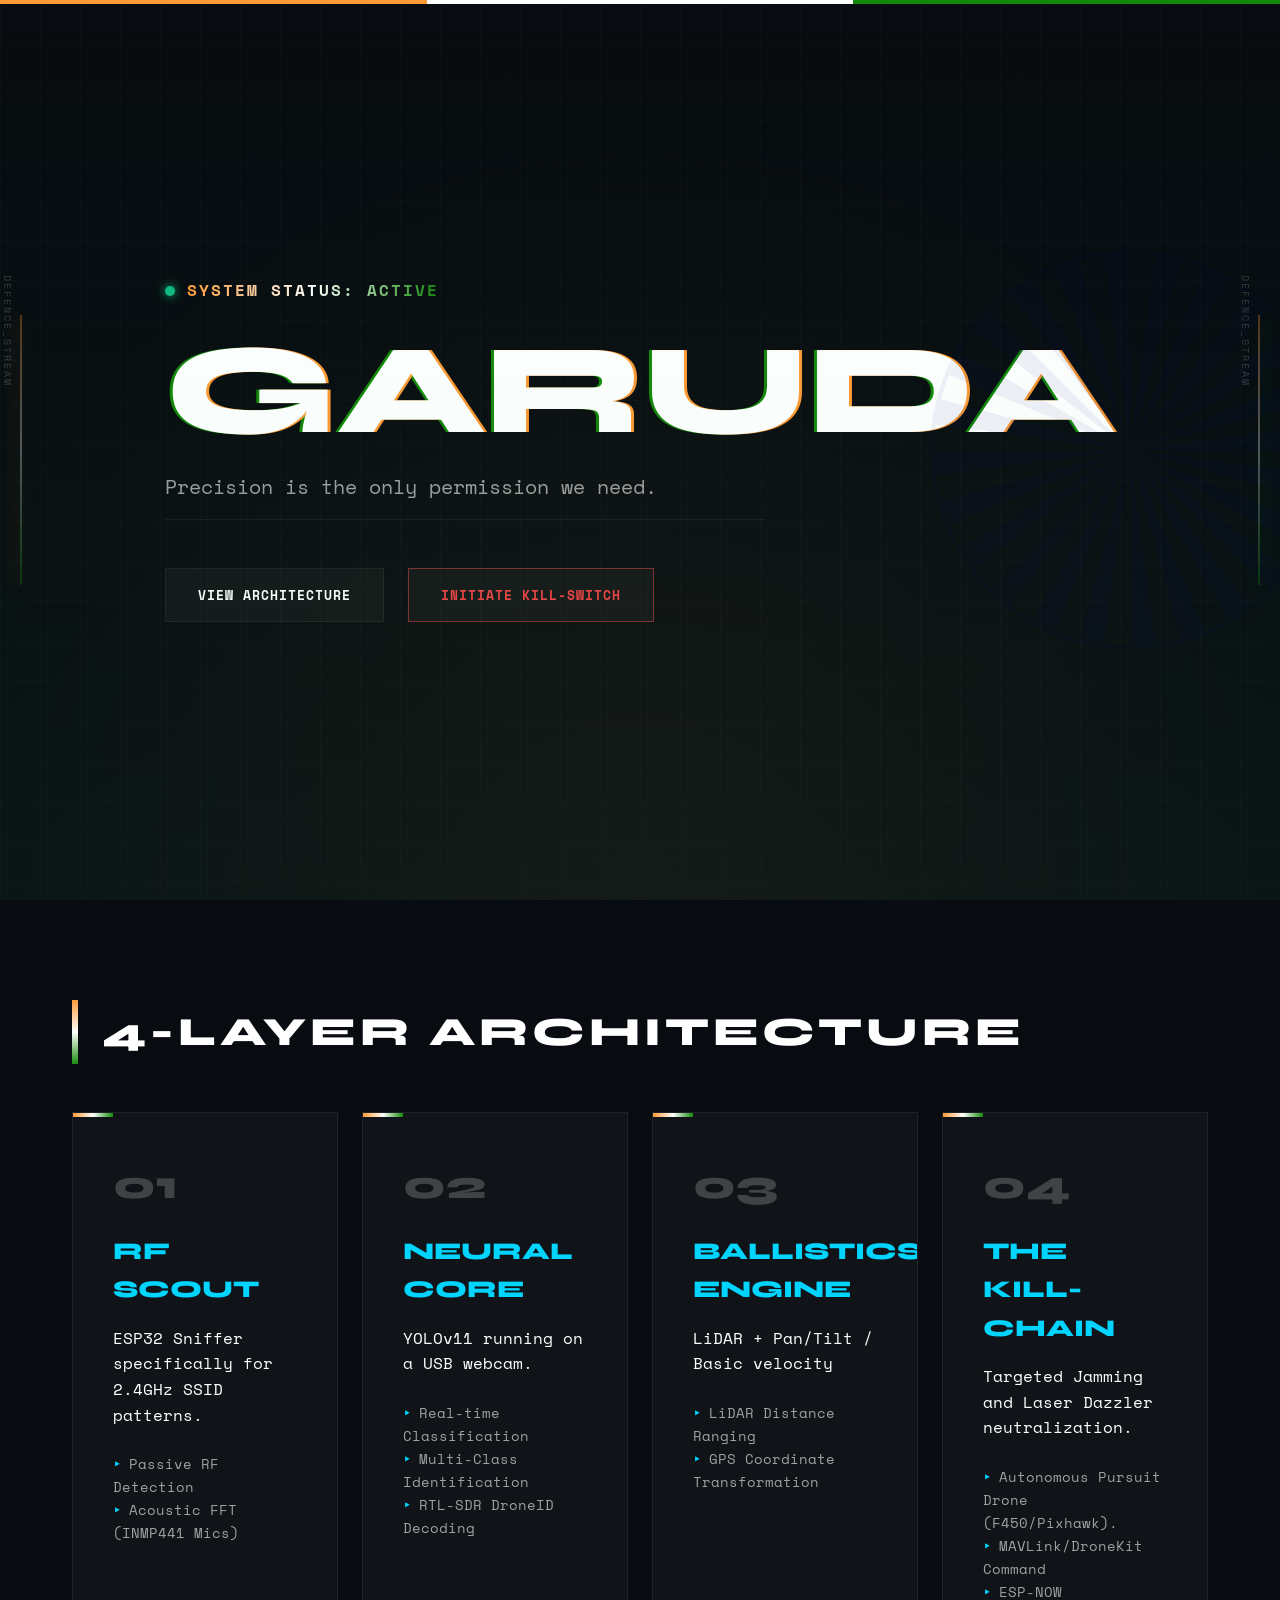
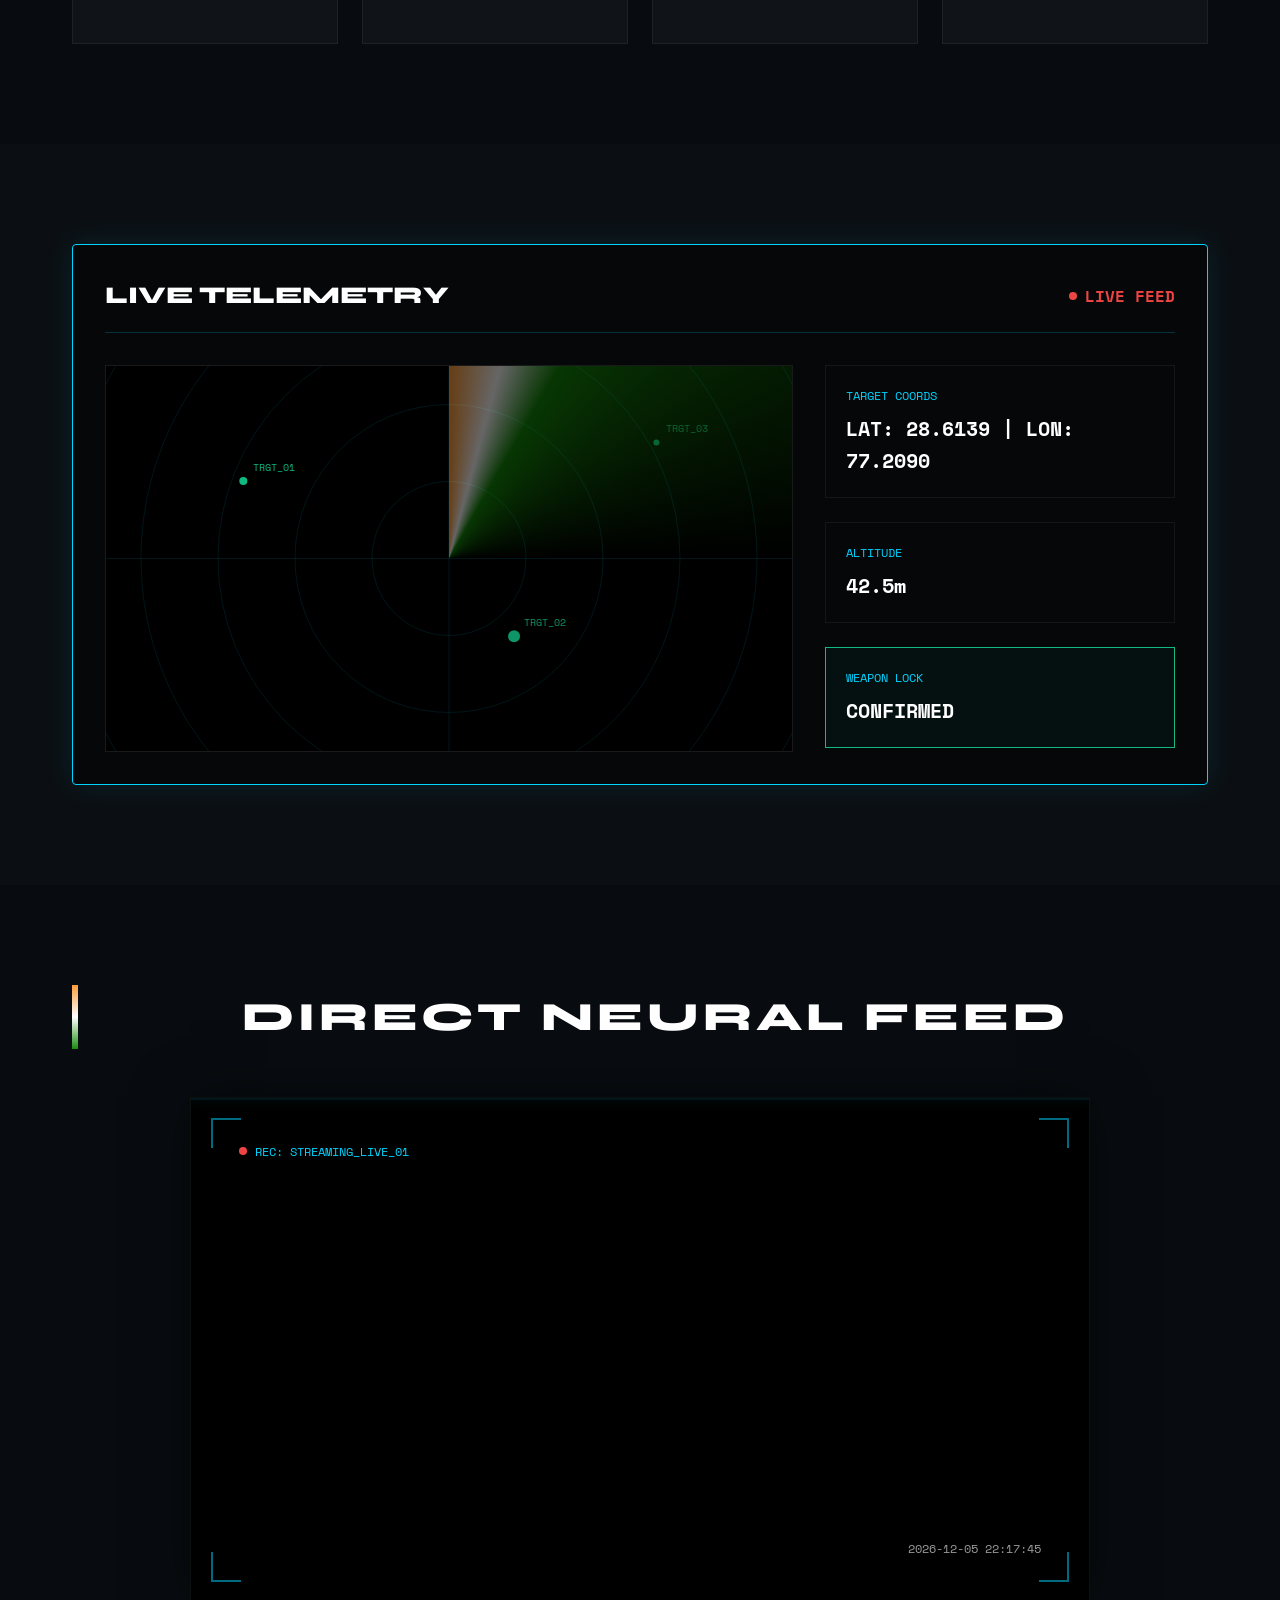
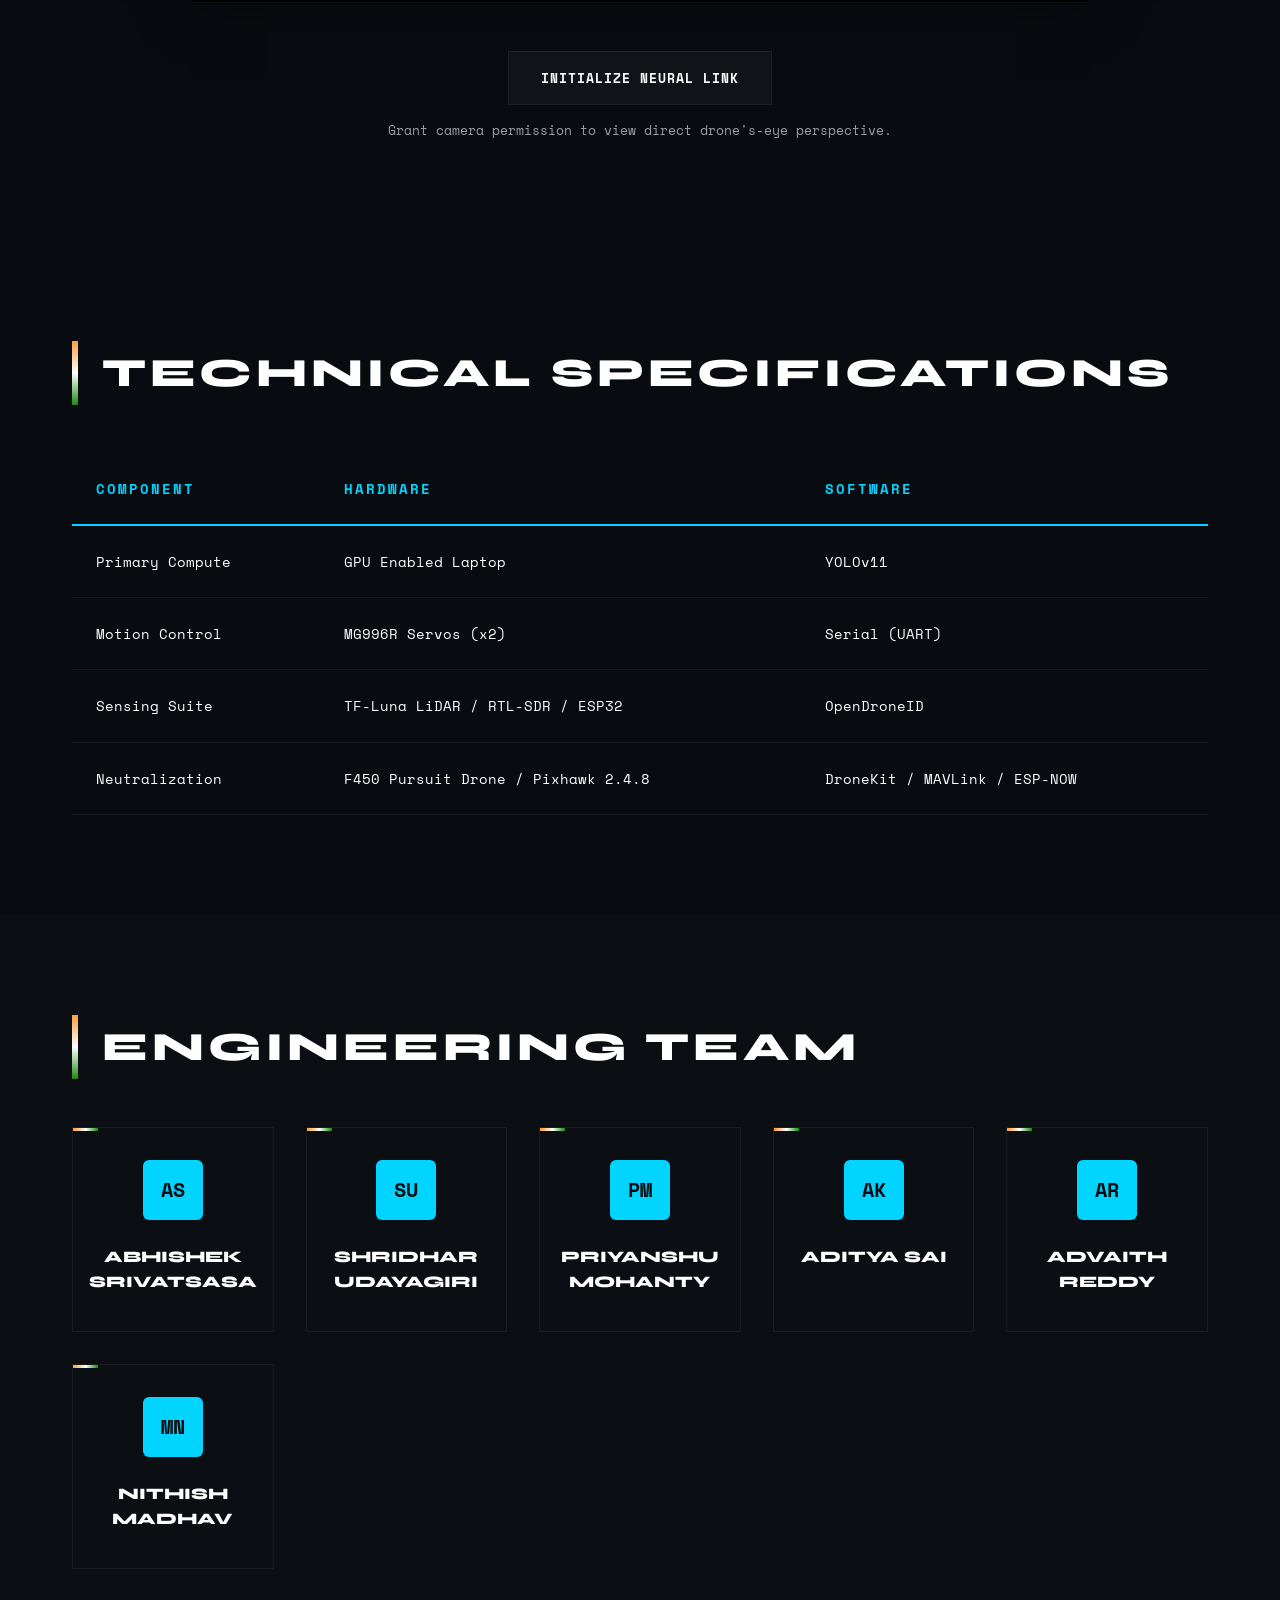
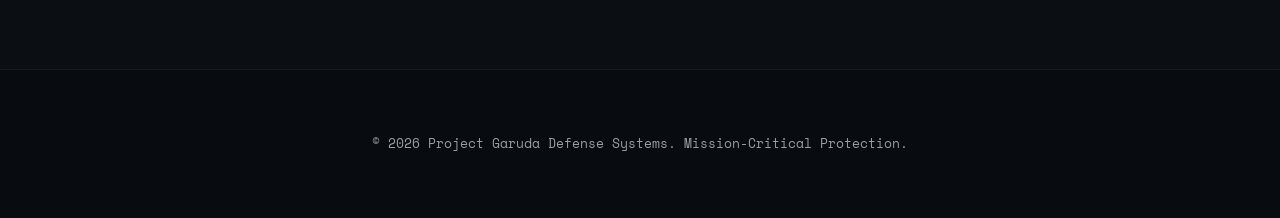
==== index.html @ 997c0b82 "Added the necessary html, js and css files" ====
<!DOCTYPE html>
<html lang="en">

<head>
    <meta charset="UTF-8">
    <meta name="viewport" content="width=device-width, initial-scale=1.0">
    <title>PROJECT GARUDA | Autonomous Drone Defense</title>
    <link rel="preconnect" href="https://fonts.googleapis.com">
    <link rel="preconnect" href="https://fonts.gstatic.com" crossorigin>
    <link
        href="https://fonts.googleapis.com/css2?family=Space+Mono:wght@400;700&family=Syne:wght@400;700;800&display=swap"
        rel="stylesheet">
    <link rel="stylesheet" href="style.css">
</head>

<body class="tactical-theme">
    <div class="tricolor-bar">
        <div class="tricolor-segment saffron"></div>
        <div class="tricolor-segment white"></div>
        <div class="tricolor-segment green"></div>
    </div>
    <div class="scan-overlay"></div>
    <div class="grid-overlay"></div>
    <div class="side-decal side-decal-left"></div>
    <div class="side-decal side-decal-right"></div>

    <header class="hero">
        <div class="container">
            <div class="chakra-overlay"></div>
            <div class="status-indicator">
                <span class="pulse"></span>
                <span class="status-text">SYSTEM STATUS: ACTIVE</span>
            </div>
            <h1 class="glitch" data-text="GARUDA">GARUDA</h1>
            <p class="subtitle">Precision is the only permission we need.</p>
            <div class="hero-actions">
                <button class="btn btn-primary" onclick="scrollToSection('architecture')">VIEW ARCHITECTURE</button>
                <button class="btn btn-danger kill-switch" id="killSwitch">INITIATE KILL-SWITCH</button>
            </div>
        </div>
    </header>

    <main>
        <section id="architecture" class="section">
            <div class="container">
                <h2 class="section-title">4-LAYER ARCHITECTURE</h2>
                <div class="architecture-grid">
                    <div class="arch-card" data-layer="L1">
                        <div class="arch-icon">01</div>
                        <h3>RF Scout</h3>
                        <p>ESP32 Sniffer specifically for 2.4GHz SSID patterns.</p>
                        <ul class="specs-list">
                            <li>Passive RF Detection</li>
                            <li>Acoustic FFT (INMP441 Mics)</li>
                        </ul>
                    </div>
                    <div class="arch-card" data-layer="L2">
                        <div class="arch-icon">02</div>
                        <h3>Neural Core</h3>
                        <p>YOLOv11 running on a USB webcam.</p>
                        <ul class="specs-list">
                            <li>Real-time Classification</li>
                            <li>Multi-Class Identification</li>
                            <li>RTL-SDR DroneID Decoding</li>
                        </ul>
                    </div>
                    <div class="arch-card" data-layer="L3">
                        <div class="arch-icon">03</div>
                        <h3>Ballistics Engine</h3>
                        <p>LiDAR + Pan/Tilt / Basic velocity</p>
                        <ul class="specs-list">
                            <li>LiDAR Distance Ranging</li>
                            <li>GPS Coordinate Transformation</li>
                        </ul>
                    </div>
                    <div class="arch-card" data-layer="L4">
                        <div class="arch-icon">04</div>
                        <h3>The Kill-Chain</h3>
                        <p>Targeted Jamming and Laser Dazzler neutralization.</p>
                        <ul class="specs-list">
                            <li>Autonomous Pursuit Drone (F450/Pixhawk).</li>
                            <li>MAVLink/DroneKit Command</li>
                            <li>ESP-NOW</li>
                        </ul>
                    </div>
                </div>
            </div>
        </section>

        <section id="telemetry" class="section bg-dim">
            <div class="container">
                <div class="telemetry-dashboard">
                    <div class="telemetry-header">
                        <h2>LIVE TELEMETRY</h2>
                        <div class="live-indicator">LIVE FEED</div>
                    </div>
                    <div class="dashboard-content">
                        <div class="radar-container">
                            <canvas id="radarCanvas"></canvas>
                            <div class="radar-scan"></div>
                        </div>
                        <div class="stats-panel">
                            <div class="stat-group">
                                <label>TARGET COORDS</label>
                                <div class="value" id="coords">LAT: 28.6139 | LON: 77.2090</div>
                            </div>
                            <div class="stat-group">
                                <label>ALTITUDE</label>
                                <div class="value" id="altitude">42.5m</div>
                            </div>
                            <div class="stat-group highlight">
                                <label>WEAPON LOCK</label>
                                <div class="value pulse-text">CONFIRMED</div>
                            </div>
                        </div>
                    </div>
                </div>
            </div>
        </section>
        <section id="live_feed" class="section">
            <div class="container text-center">
                <h2 class="section-title">DIRECT NEURAL FEED</h2>
                <div class="video-feed-container">
                    <video id="webcam" autoplay playsinline muted></video>
                    <div class="feed-overlay">
                        <div class="corner-tl"></div>
                        <div class="corner-tr"></div>
                        <div class="corner-bl"></div>
                        <div class="corner-br"></div>
                        <div class="scanline"></div>
                        <div class="feed-status">
                            <span class="recording-dot"></span>
                            REC: STREAMING_LIVE_01
                        </div>
                        <div class="feed-timestamp" id="feedTimestamp">2026-03-22 10:52:12</div>
                    </div>
                </div>
                <div class="feed-controls">
                    <button id="startFeed" class="btn btn-primary">INITIALIZE NEURAL LINK</button>
                    <p class="feed-hint">Grant camera permission to view direct drone's-eye perspective.</p>
                </div>
            </div>
        </section>

        <section id="specs" class="section">
            <div class="container">
                <h2 class="section-title">TECHNICAL SPECIFICATIONS</h2>
                <table class="specs-table">
                    <thead>
                        <tr>
                            <th>COMPONENT</th>
                            <th>HARDWARE</th>
                            <th>SOFTWARE</th>
                        </tr>
                    </thead>
                    <tbody>
                        <tr>
                            <td>Primary Compute</td>
                            <td>GPU Enabled Laptop</td>
                            <td>YOLOv11</td>
                        </tr>
                        <tr>
                            <td>Motion Control</td>
                            <td>MG996R Servos (x2)</td>
                            <td>Serial (UART)</td>
                        </tr>
                        <tr>
                            <td>Sensing Suite</td>
                            <td>TF-Luna LiDAR / RTL-SDR / ESP32</td>
                            <td>OpenDroneID</td>
                        </tr>
                        <tr>
                            <td>Neutralization</td>
                            <td>F450 Pursuit Drone / Pixhawk 2.4.8</td>
                            <td>DroneKit / MAVLink / ESP-NOW</td>
                        </tr>
                    </tbody>
                </table>
            </div>
        </section>

        <section id="team" class="section bg-dim">
            <div class="container">
                <h2 class="section-title">ENGINEERING TEAM</h2>
                <div class="team-grid">
                    <div class="team-member">
                        <div class="member-avatar">AS</div>
                        <h4>Abhishek Srivatsasa</h4>
                    </div>
                    <div class="team-member">
                        <div class="member-avatar">SU</div>
                        <h4>Shridhar Udayagiri</h4>
                    </div>
                    <div class="team-member">
                        <div class="member-avatar">PM</div>
                        <h4>Priyanshu Mohanty</h4>
                    </div>
                    <div class="team-member">
                        <div class="member-avatar">AK</div>
                        <h4>Aditya Sai</h4>
                    </div>
                    <div class="team-member">
                        <div class="member-avatar">AR</div>
                        <h4>Advaith Reddy</h4>
                    </div>
                    <div class="team-member">
                        <div class="member-avatar">MN</div>
                        <h4>Nithish Madhav</h4>
                    </div>
                </div>
            </div>
        </section>
    </main>

    <footer>
        <div class="container">
            <p>&copy; 2026 Project Garuda Defense Systems. Mission-Critical Protection.</p>
        </div>
    </footer>

    <script src="script.js"></script>
</body>

</html>
---- style.css ----
:root {
    --bg-dark: #080C10;
    --acc-green: #10B981;
    --acc-cyan: #00D4FF;
    --acc-red: #EF4444;
    --txt-main: #FFFFFF;
    --txt-dim: rgba(255, 255, 255, 0.6);
    --glass-bg: rgba(255, 255, 255, 0.03);
    --glass-border: rgba(255, 255, 255, 0.06);
    --font-heading: 'Syne', sans-serif;
    --font-mono: 'Space Mono', monospace;
    --transition: all 0.3s cubic-bezier(0.4, 0, 0.2, 1);
    
    /* Indian Flag Colors */
    --india-saffron: #FF9933;
    --india-white: #FFFFFF;
    --india-green: #138808;
    --india-blue: #000080;
}

* {
    margin: 0;
    padding: 0;
    box-sizing: border-box;
}

body {
    background-color: var(--bg-dark);
    color: var(--txt-main);
    font-family: var(--font-mono);
    line-height: 1.6;
    overflow-x: hidden;
}

/* Custom Scrollbar */
::-webkit-scrollbar {
    width: 6px;
}

::-webkit-scrollbar-track {
    background: var(--bg-dark);
}

::-webkit-scrollbar-thumb {
    background: linear-gradient(to bottom, var(--india-saffron), var(--india-white), var(--india-green));
    border-radius: 3px;
}

::-webkit-scrollbar-thumb:hover {
    background: var(--india-white);
}

h1, h2, h3, h4 {
    font-family: var(--font-heading);
    text-transform: uppercase;
    font-weight: 800;
}

.container {
    max-width: 1200px;
    margin: 0 auto;
    padding: 0 2rem;
}

/* Tricolor Top Bar */
.tricolor-bar {
    position: fixed;
    top: 0;
    left: 0;
    width: 100%;
    height: 4px;
    display: flex;
    z-index: 2000;
}

.tricolor-segment {
    flex: 1;
    height: 100%;
}

.saffron { background-color: var(--india-saffron); }
.white { background-color: var(--india-white); }
.green { background-color: var(--india-green); }

/* Side Decals */
.side-decal {
    position: fixed;
    top: 50%;
    transform: translateY(-50%);
    width: 2px;
    height: 30vh;
    z-index: 1000;
    opacity: 0.3;
}

.side-decal-left {
    left: 20px;
    background: linear-gradient(to bottom, var(--india-saffron), var(--india-white), var(--india-green));
    box-shadow: -5px 0 15px var(--india-saffron);
}

.side-decal-right {
    right: 20px;
    background: linear-gradient(to bottom, var(--india-saffron), var(--india-white), var(--india-green));
    box-shadow: 5px 0 15px var(--india-green);
}

.side-decal::before {
    content: 'DEfENCE_STrEAM';
    position: absolute;
    top: -40px;
    left: -20px;
    font-size: 0.6rem;
    color: var(--txt-dim);
    writing-mode: vertical-rl;
    text-transform: uppercase;
    letter-spacing: 2px;
}

/* Ashoka Chakra Background Element */
.chakra-overlay {
    position: absolute;
    top: 50%;
    right: -50px;
    transform: translateY(-50%);
    width: 400px;
    height: 400px;
    opacity: 0.05;
    pointer-events: none;
    z-index: 1;
    border: 4px solid var(--india-blue);
    border-radius: 50%;
    display: flex;
    align-items: center;
    justify-content: center;
}

.chakra-overlay::before {
    content: '';
    position: absolute;
    width: 100%;
    height: 100%;
    background: repeating-conic-gradient(
        from 0deg,
        transparent 0deg 7.5deg,
        var(--india-blue) 7.5deg 15deg
    );
    border-radius: 50%;
}

/* Overlays */
.grid-overlay {
    position: fixed;
    top: 0;
    left: 0;
    width: 100%;
    height: 100%;
    background-image: 
        linear-gradient(rgba(255,255,255,0.02) 1px, transparent 1px),
        linear-gradient(90deg, rgba(255,255,255,0.02) 1px, transparent 1px);
    background-size: 40px 40px;
    pointer-events: none;
    z-index: 10;
}

.scan-overlay {
    position: fixed;
    top: 0;
    left: 0;
    width: 100%;
    height: 100%;
    background: linear-gradient(to bottom, transparent, rgba(16, 185, 129, 0.05), transparent);
    background-size: 100% 200%;
    animation: scan 8s linear infinite;
    pointer-events: none;
    z-index: 11;
}

@keyframes scan {
    from { background-position: 0 -100%; }
    to { background-position: 0 100%; }
}

/* Sections */
.section {
    padding: 100px 0;
}

.bg-dim {
    background-color: rgba(255,255,255,0.01);
}

.section-title {
    font-size: 2.5rem;
    margin-bottom: 3rem;
    letter-spacing: 4px;
    border-left: 6px solid;
    border-image: linear-gradient(to bottom, var(--india-saffron), var(--india-white), var(--india-green)) 1;
    padding-left: 1.5rem;
}

/* Hero */
.hero {
    height: 100vh;
    display: flex;
    align-items: center;
    position: relative;
    overflow: hidden;
    background: radial-gradient(circle at bottom, rgba(255, 153, 51, 0.05), transparent 70%);
}

.status-indicator {
    display: flex;
    align-items: center;
    gap: 0.75rem;
    font-weight: bold;
    color: var(--acc-green);
    margin-bottom: 1.5rem;
    letter-spacing: 2px;
}

.pulse {
    width: 10px;
    height: 10px;
    background-color: var(--acc-green);
    border-radius: 50%;
    box-shadow: 0 0 10px var(--acc-green);
    animation: pulse 1.5s ease-in-out infinite;
}

@keyframes pulse {
    0% { transform: scale(1); opacity: 1; background-color: var(--india-saffron); box-shadow: 0 0 10px var(--india-saffron); }
    33% { transform: scale(1.5); opacity: 0.5; background-color: var(--india-white); box-shadow: 0 0 10px var(--india-white); }
    66% { transform: scale(1); opacity: 1; background-color: var(--india-green); box-shadow: 0 0 10px var(--india-green); }
    100% { transform: scale(1); opacity: 1; background-color: var(--india-saffron); box-shadow: 0 0 10px var(--india-saffron); }
}

.status-indicator .status-text {
    background: linear-gradient(90deg, var(--india-saffron), var(--india-white), var(--india-green));
    background-clip: text;
    -webkit-background-clip: text;
    -webkit-text-fill-color: transparent;
    font-weight: 800;
}

h1.glitch {
    font-size: clamp(4rem, 10vw, 8rem);
    line-height: 1;
    margin-bottom: 1rem;
    position: relative;
    color: var(--txt-main);
    text-shadow: 
        3px 0 var(--india-saffron), 
        -3px 0 var(--india-green);
}

.subtitle {
    font-size: 1.25rem;
    color: var(--txt-dim);
    max-width: 600px;
    margin-bottom: 3rem;
    border-bottom: 1px solid var(--glass-border);
    padding-bottom: 1rem;
}

.hero-actions {
    display: flex;
    gap: 1.5rem;
}

/* Buttons */
.btn {
    padding: 1rem 2rem;
    border: 1px solid var(--glass-border);
    background: var(--glass-bg);
    color: var(--txt-main);
    font-family: var(--font-mono);
    font-weight: bold;
    cursor: pointer;
    transition: var(--transition);
    text-transform: uppercase;
    letter-spacing: 1px;
}

.btn:hover {
    background: var(--txt-main);
    color: var(--bg-dark);
}

.btn-primary:hover {
    border-color: var(--acc-cyan);
    box-shadow: 0 0 20px rgba(0, 212, 255, 0.3);
}

.btn-danger {
    border-color: rgba(239, 68, 68, 0.5);
    color: var(--acc-red);
}

.btn-danger:hover {
    background: var(--acc-red);
    color: white;
    box-shadow: 0 0 20px rgba(239, 68, 68, 0.4);
}

/* Architecture Grid */
.architecture-grid {
    display: grid;
    grid-template-columns: repeat(auto-fit, minmax(250px, 1fr));
    gap: 1.5rem;
}

.arch-card {
    background: var(--glass-bg);
    border: 1px solid var(--glass-border);
    padding: 2.5rem;
    transition: var(--transition);
    position: relative;
    overflow: hidden;
}

.arch-card::after {
    content: '';
    position: absolute;
    top: 0;
    left: 0;
    width: 40px;
    height: 4px;
    background: linear-gradient(90deg, var(--india-saffron), var(--india-white), var(--india-green));
}

.arch-card:hover {
    border-color: var(--acc-cyan);
    transform: translateY(-5px);
    background: rgba(255, 255, 255, 0.05);
}

.arch-card::before {
    content: '';
    position: absolute;
    top: 0;
    left: 0;
    width: 100%;
    height: 2px;
    background: linear-gradient(90deg, transparent, var(--acc-cyan), transparent);
    transform: translateX(-100%);
    transition: 0.5s;
}

.arch-card:hover::before {
    transform: translateX(100%);
}

.arch-icon {
    font-size: 2.5rem;
    font-weight: 800;
    opacity: 0.2;
    margin-bottom: 1rem;
    font-family: var(--font-heading);
}

.arch-card h3 {
    font-size: 1.5rem;
    margin-bottom: 1rem;
    color: var(--acc-cyan);
}

.specs-list {
    list-style: none;
    margin-top: 1.5rem;
    font-size: 0.9rem;
    color: var(--txt-dim);
}

.specs-list li::before {
    content: '‣';
    color: var(--acc-cyan);
    margin-right: 0.5rem;
}

/* Telemetry Dashboard */
.telemetry-dashboard {
    background: rgba(0, 0, 0, 0.5);
    border: 1px solid var(--acc-cyan);
    padding: 2rem;
    border-radius: 4px;
    box-shadow: 0 0 30px rgba(0, 212, 255, 0.1);
}

.telemetry-header {
    display: flex;
    justify-content: space-between;
    align-items: center;
    margin-bottom: 2rem;
    padding-bottom: 1rem;
    border-bottom: 1px solid rgba(0, 212, 255, 0.2);
}

.live-indicator {
    color: var(--acc-red);
    font-weight: bold;
    display: flex;
    align-items: center;
    gap: 0.5rem;
}

.live-indicator::before {
    content: '';
    width: 8px;
    height: 8px;
    background: var(--acc-red);
    border-radius: 50%;
    animation: pulse 1s infinite;
}

.dashboard-content {
    display: grid;
    grid-template-columns: 1fr 350px;
    gap: 2rem;
}

.radar-container {
    position: relative;
    background: #000;
    aspect-ratio: 16/9;
    border: 1px solid rgba(255, 255, 255, 0.1);
    overflow: hidden;
}

#radarCanvas {
    width: 100%;
    height: 100%;
}

.radar-scan {
    position: absolute;
    top: 50%;
    left: 50%;
    width: 200%;
    height: 200%;
    background: conic-gradient(
        from 0deg,
        rgba(255, 153, 51, 0.4) 0deg,
        rgba(255, 255, 255, 0.4) 15deg,
        rgba(19, 136, 8, 0.4) 30deg,
        transparent 90deg
    );
    transform: translate(-50%, -50%);
    animation: rotate 4s linear infinite;
    pointer-events: none;
}

@keyframes rotate {
    from { transform: translate(-50%, -50%) rotate(0deg); }
    to { transform: translate(-50%, -50%) rotate(360deg); }
}

.stats-panel {
    display: flex;
    flex-direction: column;
    gap: 1.5rem;
}

.stat-group {
    border: 1px solid var(--glass-border);
    padding: 1.25rem;
}

.stat-group label {
    display: block;
    font-size: 0.75rem;
    color: var(--acc-cyan);
    margin-bottom: 0.5rem;
}

.stat-group .value {
    font-size: 1.25rem;
    font-weight: bold;
}

.stat-group.highlight {
    border-color: var(--acc-green);
    background: rgba(16, 185, 129, 0.05);
}

.pulse-text {
    animation: pulseText 2s infinite;
}

@keyframes pulseText {
    0%, 100% { opacity: 1; color: var(--acc-green); }
    50% { opacity: 0.5; color: white; }
}

/* Specs Table */
.specs-table {
    width: 100%;
    border-collapse: collapse;
    font-size: 0.9rem;
}

.specs-table th {
    text-align: left;
    padding: 1.5rem;
    border-bottom: 2px solid var(--acc-cyan);
    color: var(--acc-cyan);
    text-transform: uppercase;
    letter-spacing: 2px;
}

.specs-table td {
    padding: 1.5rem;
    border-bottom: 1px solid var(--glass-border);
}

.specs-table tr:hover {
    background: rgba(255, 255, 255, 0.02);
}

/* Team Grid */
.team-grid {
    display: grid;
    grid-template-columns: repeat(auto-fill, minmax(180px, 1fr));
    gap: 2rem;
}

.team-member {
    text-align: center;
    border: 1px solid var(--glass-border);
    padding: 2rem 1rem;
    transition: var(--transition);
    position: relative;
    overflow: hidden;
}

.team-member::after {
    content: '';
    position: absolute;
    top: 0;
    left: 0;
    width: 25px;
    height: 3px;
    background: linear-gradient(90deg, var(--india-saffron), var(--india-white), var(--india-green));
}

.team-member:hover {
    border-color: var(--acc-cyan);
    background: var(--glass-bg);
}

.member-avatar {
    width: 60px;
    height: 60px;
    background: var(--acc-cyan);
    color: var(--bg-dark);
    display: flex;
    align-items: center;
    justify-content: center;
    font-weight: bold;
    margin: 0 auto 1.5rem;
    border-radius: 10%;
    font-size: 1.25rem;
}

.team-member h4 {
    margin-bottom: 0.25rem;
}

.team-member p {
    font-size: 0.8rem;
    color: var(--acc-cyan);
}

/* Footer */
footer {
    padding: 4rem 0;
    text-align: center;
    border-top: 1px solid var(--glass-border);
    color: var(--txt-dim);
    font-size: 0.8rem;
}

/* Red Alert Interaction */
body.red-alert {
    animation: shake 0.5s infinite;
}

body.red-alert .grid-overlay {
    background-image: 
        linear-gradient(rgba(239, 68, 68, 0.1) 1px, transparent 1px),
        linear-gradient(90deg, rgba(239, 68, 68, 0.1) 1px, transparent 1px);
}

body.red-alert .scan-overlay {
    background: linear-gradient(to bottom, transparent, rgba(239, 68, 68, 0.2), transparent);
}

@keyframes shake {
    0% { transform: translate(1px, 1px) rotate(0deg); }
    10% { transform: translate(-1px, -2px) rotate(-1deg); }
    20% { transform: translate(-3px, 0px) rotate(1deg); }
    30% { transform: translate(3px, 2px) rotate(0deg); }
    40% { transform: translate(1px, -1px) rotate(1deg); }
    50% { transform: translate(-1px, 2px) rotate(-1deg); }
    60% { transform: translate(-3px, 1px) rotate(0deg); }
    70% { transform: translate(3px, 1px) rotate(-1deg); }
    80% { transform: translate(-1px, -1px) rotate(1deg); }
    90% { transform: translate(1px, 2px) rotate(0deg); }
    100% { transform: translate(1px, -2px) rotate(-1deg); }
}

/* Live Feed Section */
.text-center {
    text-align: center;
}

.video-feed-container {
    position: relative;
    max-width: 900px;
    margin: 3rem auto;
    border: 1px solid var(--glass-border);
    background: #000;
    aspect-ratio: 16 / 9;
    overflow: hidden;
    box-shadow: 0 0 50px rgba(0, 0, 0, 0.5);
}

#webcam {
    width: 100%;
    height: 100%;
    object-fit: cover;
    filter: brightness(1.1) contrast(1.2) sepia(0.3) hue-rotate(80deg);
}

.feed-overlay {
    position: absolute;
    top: 0;
    left: 0;
    width: 100%;
    height: 100%;
    pointer-events: none;
    padding: 2rem;
    display: flex;
    flex-direction: column;
    justify-content: space-between;
}

/* HUD Corners */
.corner-tl, .corner-tr, .corner-bl, .corner-br {
    position: absolute;
    width: 30px;
    height: 30px;
    border: 2px solid var(--acc-cyan);
    opacity: 0.5;
}

.corner-tl { top: 20px; left: 20px; border-right: 0; border-bottom: 0; }
.corner-tr { top: 20px; right: 20px; border-left: 0; border-bottom: 0; }
.corner-bl { bottom: 20px; left: 20px; border-right: 0; border-top: 0; }
.corner-br { bottom: 20px; right: 20px; border-left: 0; border-top: 0; }

.scanline {
    position: absolute;
    top: 0;
    left: 0;
    width: 100%;
    height: 2px;
    background: rgba(0, 212, 255, 0.1);
    box-shadow: 0 0 10px rgba(0, 212, 255, 0.2);
    animation: scanline 4s linear infinite;
}

@keyframes scanline {
    0% { top: 0; }
    100% { top: 100%; }
}

.feed-status {
    position: absolute;
    top: 40px;
    left: 40px;
    font-size: 0.75rem;
    color: var(--acc-cyan);
    display: flex;
    align-items: center;
    gap: 0.5rem;
    background: rgba(0, 0, 0, 0.4);
    padding: 0.25rem 0.5rem;
    border-radius: 2px;
}

.recording-dot {
    width: 8px;
    height: 8px;
    background: var(--acc-red);
    border-radius: 50%;
    animation: pulse 1s infinite;
}

.feed-timestamp {
    position: absolute;
    bottom: 40px;
    right: 40px;
    font-size: 0.75rem;
    color: var(--txt-dim);
    background: rgba(0, 0, 0, 0.4);
    padding: 0.25rem 0.5rem;
}

.feed-controls {
    margin-top: 2rem;
}

.feed-hint {
    margin-top: 1rem;
    font-size: 0.8rem;
    color: var(--txt-dim);
}

/* Responsive */
@media (max-width: 768px) {
    .dashboard-content {
        grid-template-columns: 1fr;
    }
    
    .section-title {
        font-size: 1.8rem;
    }
    
    h1.glitch {
        font-size: 3.5rem;
    }
}
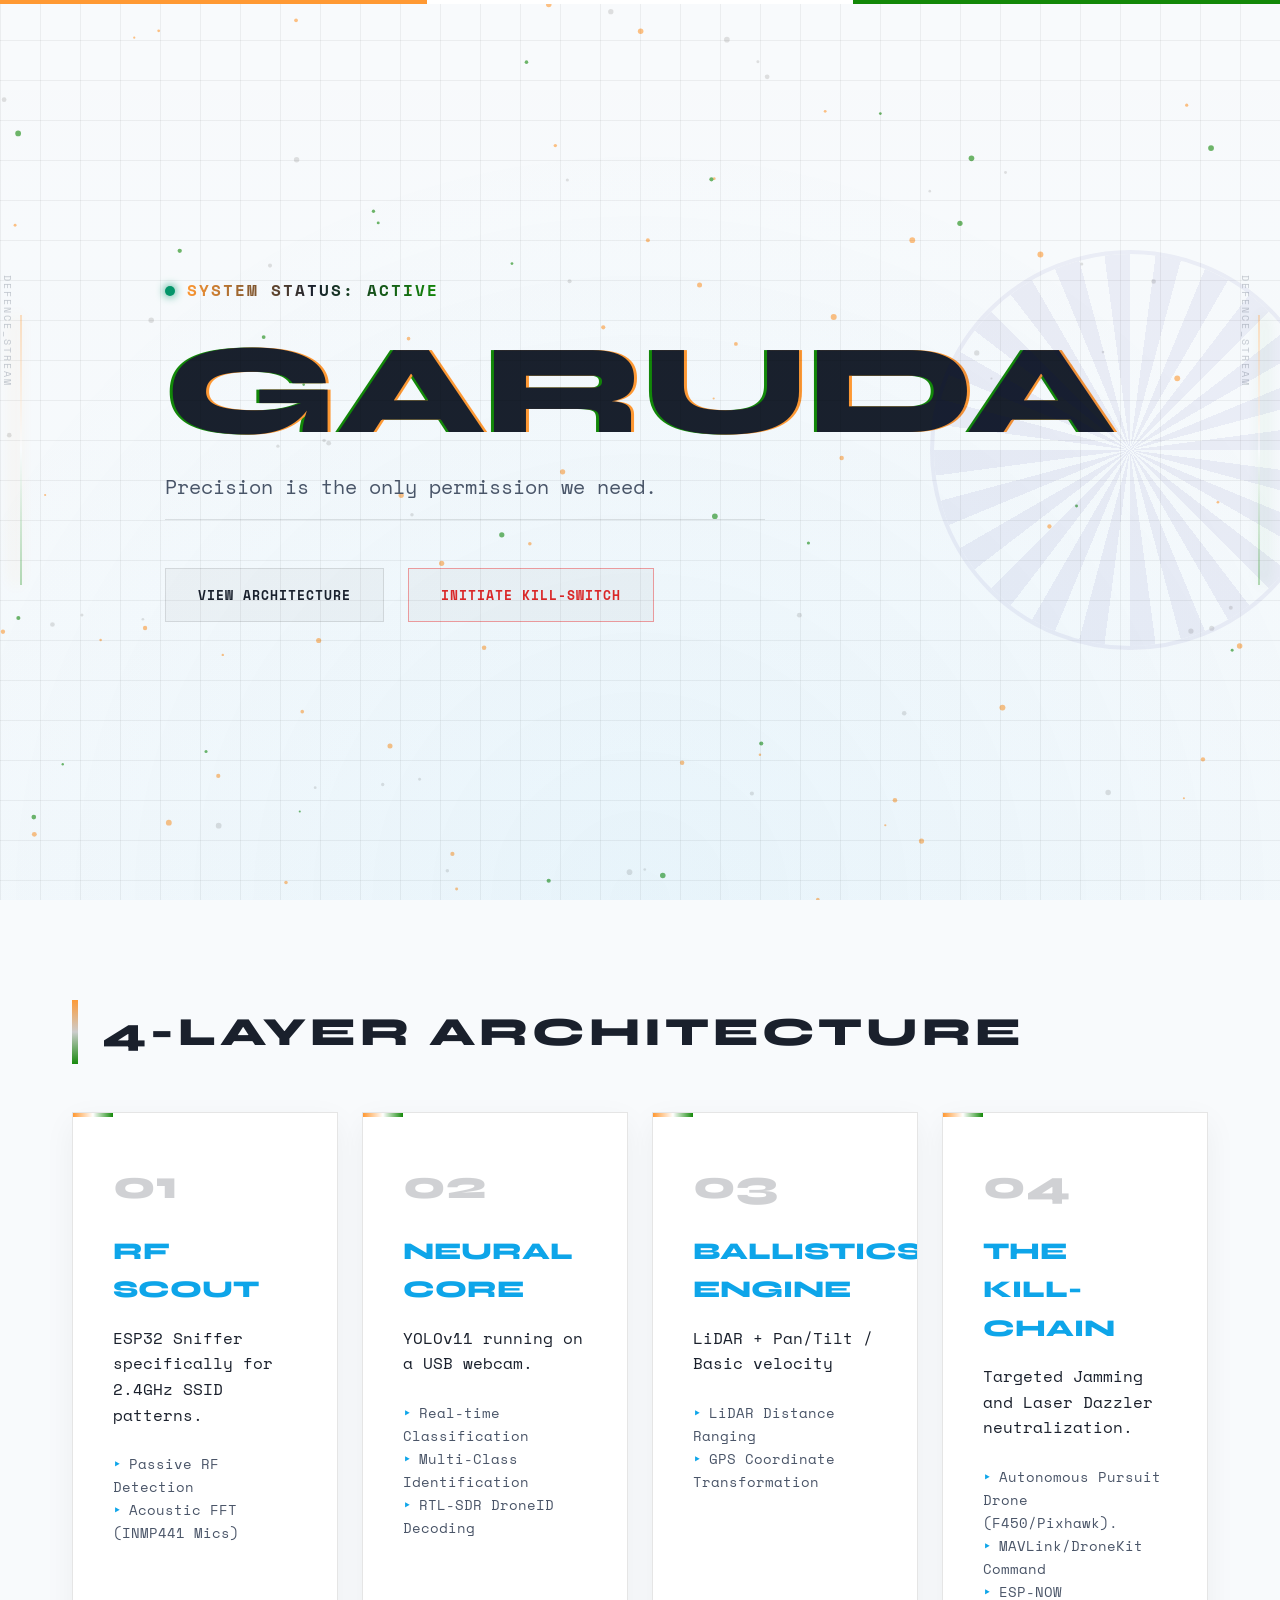
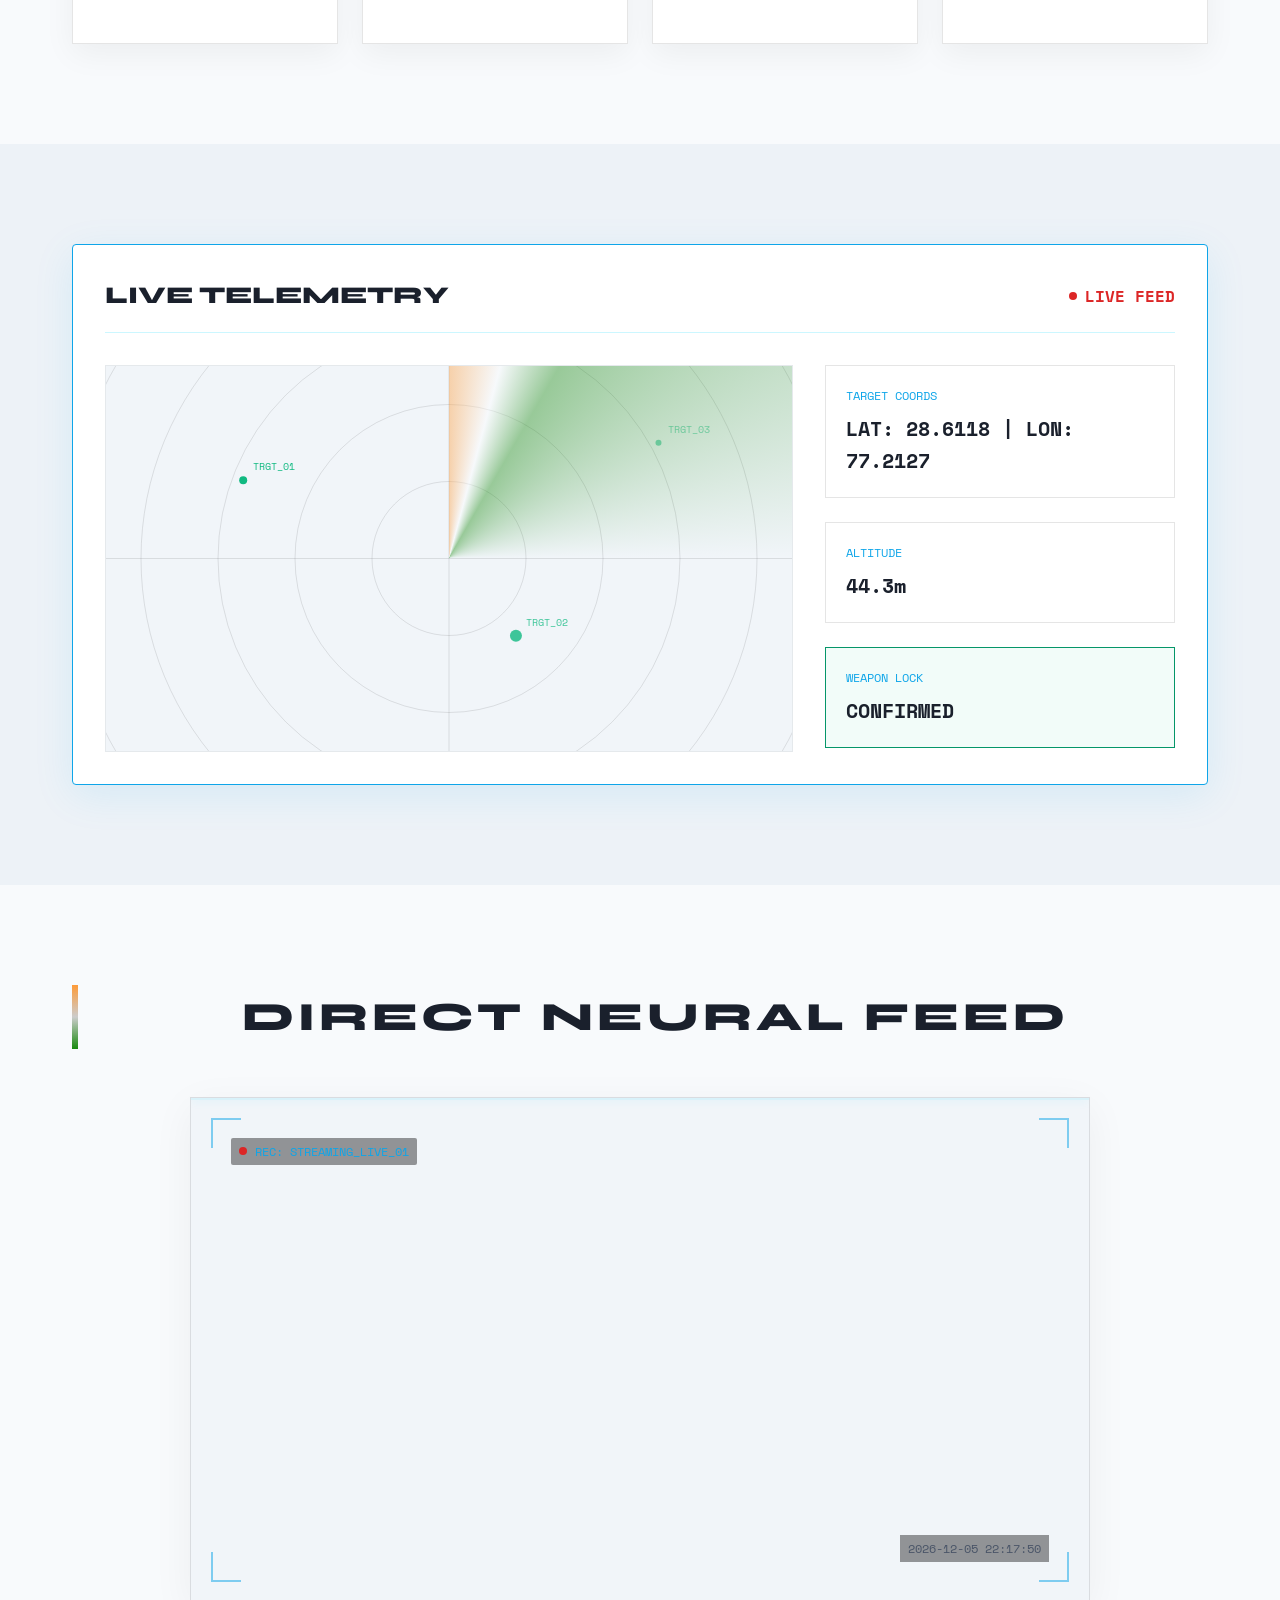
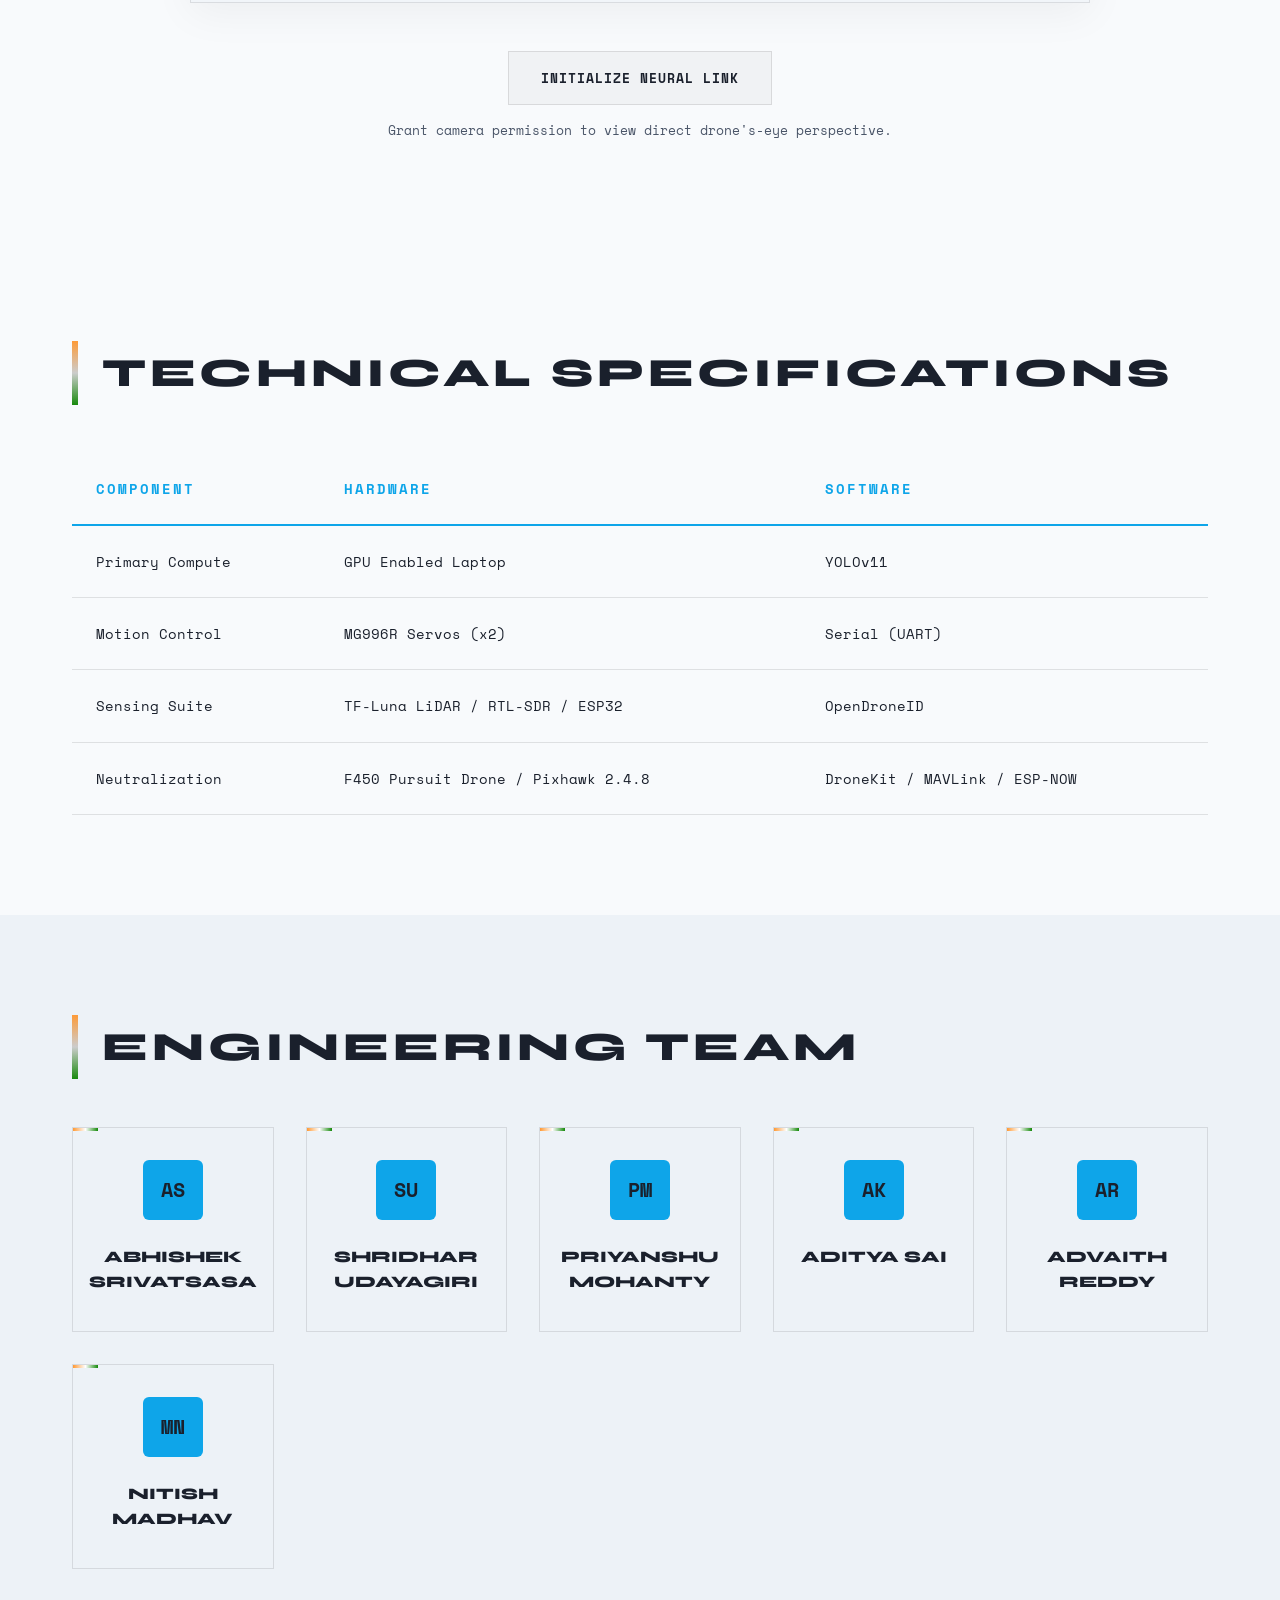
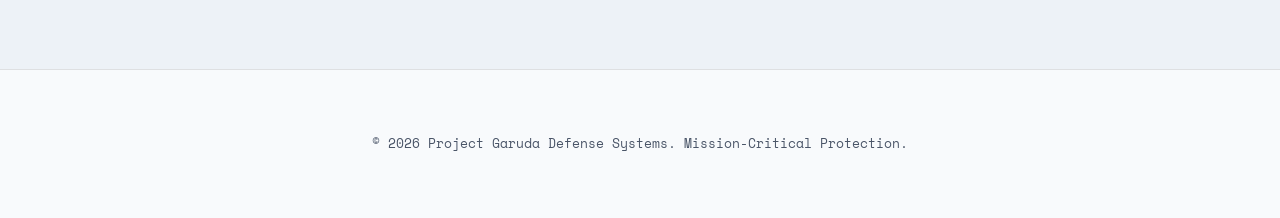
==== commit d528da4d: "Changed from Dark theme to White Theme" ====
--- a/index.html
+++ b/index.html
@@ -14,6 +14,7 @@
 </head>
 
 <body class="tactical-theme">
+    <canvas id="particleCanvas"></canvas>
     <div class="tricolor-bar">
         <div class="tricolor-segment saffron"></div>
         <div class="tricolor-segment white"></div>
@@ -205,7 +206,7 @@
                     </div>
                     <div class="team-member">
                         <div class="member-avatar">MN</div>
-                        <h4>Nithish Madhav</h4>
+                        <h4>Nitish Madhav</h4>
                     </div>
                 </div>
             </div>
--- a/style.css
+++ b/style.css
@@ -1,16 +1,17 @@
 :root {
-    --bg-dark: #080C10;
-    --acc-green: #10B981;
-    --acc-cyan: #00D4FF;
-    --acc-red: #EF4444;
-    --txt-main: #FFFFFF;
-    --txt-dim: rgba(255, 255, 255, 0.6);
-    --glass-bg: rgba(255, 255, 255, 0.03);
-    --glass-border: rgba(255, 255, 255, 0.06);
+    --bg-light: #F8FAFC;
+    --bg-alt: #EDF2F7;
+    --acc-green: #059669;
+    --acc-cyan: #0EA5E9;
+    --acc-red: #DC2626;
+    --txt-main: #1A202C;
+    --txt-dim: #4A5568;
+    --glass-bg: rgba(0, 0, 0, 0.03);
+    --glass-border: rgba(0, 0, 0, 0.1);
     --font-heading: 'Syne', sans-serif;
     --font-mono: 'Space Mono', monospace;
     --transition: all 0.3s cubic-bezier(0.4, 0, 0.2, 1);
-    
+
     /* Indian Flag Colors */
     --india-saffron: #FF9933;
     --india-white: #FFFFFF;
@@ -25,7 +26,7 @@
 }
 
 body {
-    background-color: var(--bg-dark);
+    background-color: var(--bg-light);
     color: var(--txt-main);
     font-family: var(--font-mono);
     line-height: 1.6;
@@ -38,7 +39,7 @@
 }
 
 ::-webkit-scrollbar-track {
-    background: var(--bg-dark);
+    background: var(--bg-light);
 }
 
 ::-webkit-scrollbar-thumb {
@@ -50,7 +51,10 @@
     background: var(--india-white);
 }
 
-h1, h2, h3, h4 {
+h1,
+h2,
+h3,
+h4 {
     font-family: var(--font-heading);
     text-transform: uppercase;
     font-weight: 800;
@@ -78,9 +82,17 @@
     height: 100%;
 }
 
-.saffron { background-color: var(--india-saffron); }
-.white { background-color: var(--india-white); }
-.green { background-color: var(--india-green); }
+.saffron {
+    background-color: var(--india-saffron);
+}
+
+.white {
+    background-color: var(--india-white);
+}
+
+.green {
+    background-color: var(--india-green);
+}
 
 /* Side Decals */
 .side-decal {
@@ -140,12 +152,21 @@
     position: absolute;
     width: 100%;
     height: 100%;
-    background: repeating-conic-gradient(
-        from 0deg,
-        transparent 0deg 7.5deg,
-        var(--india-blue) 7.5deg 15deg
-    );
+    background: repeating-conic-gradient(from 0deg,
+            transparent 0deg 7.5deg,
+            var(--india-blue) 7.5deg 15deg);
     border-radius: 50%;
+}
+
+#particleCanvas {
+    position: fixed;
+    top: 0;
+    left: 0;
+    width: 100%;
+    height: 100%;
+    z-index: -1;
+    pointer-events: none;
+    opacity: 0.6;
 }
 
 /* Overlays */
@@ -155,9 +176,9 @@
     left: 0;
     width: 100%;
     height: 100%;
-    background-image: 
-        linear-gradient(rgba(255,255,255,0.02) 1px, transparent 1px),
-        linear-gradient(90deg, rgba(255,255,255,0.02) 1px, transparent 1px);
+    background-image:
+        linear-gradient(rgba(0, 0, 0, 0.05) 1px, transparent 1px),
+        linear-gradient(90deg, rgba(0, 0, 0, 0.05) 1px, transparent 1px);
     background-size: 40px 40px;
     pointer-events: none;
     z-index: 10;
@@ -169,7 +190,7 @@
     left: 0;
     width: 100%;
     height: 100%;
-    background: linear-gradient(to bottom, transparent, rgba(16, 185, 129, 0.05), transparent);
+    background: linear-gradient(to bottom, transparent, rgba(14, 165, 233, 0.02), transparent);
     background-size: 100% 200%;
     animation: scan 8s linear infinite;
     pointer-events: none;
@@ -177,8 +198,13 @@
 }
 
 @keyframes scan {
-    from { background-position: 0 -100%; }
-    to { background-position: 0 100%; }
+    from {
+        background-position: 0 -100%;
+    }
+
+    to {
+        background-position: 0 100%;
+    }
 }
 
 /* Sections */
@@ -187,7 +213,7 @@
 }
 
 .bg-dim {
-    background-color: rgba(255,255,255,0.01);
+    background-color: var(--bg-alt);
 }
 
 .section-title {
@@ -195,7 +221,7 @@
     margin-bottom: 3rem;
     letter-spacing: 4px;
     border-left: 6px solid;
-    border-image: linear-gradient(to bottom, var(--india-saffron), var(--india-white), var(--india-green)) 1;
+    border-image: linear-gradient(to bottom, var(--india-saffron), #ccc, var(--india-green)) 1;
     padding-left: 1.5rem;
 }
 
@@ -206,7 +232,7 @@
     align-items: center;
     position: relative;
     overflow: hidden;
-    background: radial-gradient(circle at bottom, rgba(255, 153, 51, 0.05), transparent 70%);
+    background: radial-gradient(circle at bottom, rgba(14, 165, 233, 0.05), transparent 70%);
 }
 
 .status-indicator {
@@ -229,14 +255,37 @@
 }
 
 @keyframes pulse {
-    0% { transform: scale(1); opacity: 1; background-color: var(--india-saffron); box-shadow: 0 0 10px var(--india-saffron); }
-    33% { transform: scale(1.5); opacity: 0.5; background-color: var(--india-white); box-shadow: 0 0 10px var(--india-white); }
-    66% { transform: scale(1); opacity: 1; background-color: var(--india-green); box-shadow: 0 0 10px var(--india-green); }
-    100% { transform: scale(1); opacity: 1; background-color: var(--india-saffron); box-shadow: 0 0 10px var(--india-saffron); }
+    0% {
+        transform: scale(1);
+        opacity: 1;
+        background-color: var(--india-saffron);
+        box-shadow: 0 0 10px var(--india-saffron);
+    }
+
+    33% {
+        transform: scale(1.5);
+        opacity: 0.5;
+        background-color: #777;
+        box-shadow: 0 0 10px #777;
+    }
+
+    66% {
+        transform: scale(1);
+        opacity: 1;
+        background-color: var(--india-green);
+        box-shadow: 0 0 10px var(--india-green);
+    }
+
+    100% {
+        transform: scale(1);
+        opacity: 1;
+        background-color: var(--india-saffron);
+        box-shadow: 0 0 10px var(--india-saffron);
+    }
 }
 
 .status-indicator .status-text {
-    background: linear-gradient(90deg, var(--india-saffron), var(--india-white), var(--india-green));
+    background: linear-gradient(90deg, var(--india-saffron), var(--txt-main), var(--india-green));
     background-clip: text;
     -webkit-background-clip: text;
     -webkit-text-fill-color: transparent;
@@ -249,8 +298,8 @@
     margin-bottom: 1rem;
     position: relative;
     color: var(--txt-main);
-    text-shadow: 
-        3px 0 var(--india-saffron), 
+    text-shadow:
+        3px 0 var(--india-saffron),
         -3px 0 var(--india-green);
 }
 
@@ -284,7 +333,7 @@
 
 .btn:hover {
     background: var(--txt-main);
-    color: var(--bg-dark);
+    color: white;
 }
 
 .btn-primary:hover {
@@ -311,7 +360,8 @@
 }
 
 .arch-card {
-    background: var(--glass-bg);
+    background: white;
+    box-shadow: 0 10px 30px rgba(0,0,0,0.05);
     border: 1px solid var(--glass-border);
     padding: 2.5rem;
     transition: var(--transition);
@@ -332,7 +382,8 @@
 .arch-card:hover {
     border-color: var(--acc-cyan);
     transform: translateY(-5px);
-    background: rgba(255, 255, 255, 0.05);
+    background: white;
+    box-shadow: 0 15px 40px rgba(0,0,0,0.1);
 }
 
 .arch-card::before {
@@ -380,11 +431,11 @@
 
 /* Telemetry Dashboard */
 .telemetry-dashboard {
-    background: rgba(0, 0, 0, 0.5);
+    background: white;
     border: 1px solid var(--acc-cyan);
     padding: 2rem;
     border-radius: 4px;
-    box-shadow: 0 0 30px rgba(0, 212, 255, 0.1);
+    box-shadow: 0 10px 40px rgba(0, 165, 233, 0.1);
 }
 
 .telemetry-header {
@@ -421,9 +472,9 @@
 
 .radar-container {
     position: relative;
-    background: #000;
+    background: #f1f5f9;
     aspect-ratio: 16/9;
-    border: 1px solid rgba(255, 255, 255, 0.1);
+    border: 1px solid rgba(0, 0, 0, 0.05);
     overflow: hidden;
 }
 
@@ -438,21 +489,24 @@
     left: 50%;
     width: 200%;
     height: 200%;
-    background: conic-gradient(
-        from 0deg,
-        rgba(255, 153, 51, 0.4) 0deg,
-        rgba(255, 255, 255, 0.4) 15deg,
-        rgba(19, 136, 8, 0.4) 30deg,
-        transparent 90deg
-    );
+    background: conic-gradient(from 0deg,
+            rgba(255, 153, 51, 0.4) 0deg,
+            rgba(255, 255, 255, 0.4) 15deg,
+            rgba(19, 136, 8, 0.4) 30deg,
+            transparent 90deg);
     transform: translate(-50%, -50%);
     animation: rotate 4s linear infinite;
     pointer-events: none;
 }
 
 @keyframes rotate {
-    from { transform: translate(-50%, -50%) rotate(0deg); }
-    to { transform: translate(-50%, -50%) rotate(360deg); }
+    from {
+        transform: translate(-50%, -50%) rotate(0deg);
+    }
+
+    to {
+        transform: translate(-50%, -50%) rotate(360deg);
+    }
 }
 
 .stats-panel {
@@ -488,8 +542,17 @@
 }
 
 @keyframes pulseText {
-    0%, 100% { opacity: 1; color: var(--acc-green); }
-    50% { opacity: 0.5; color: white; }
+
+    0%,
+    100% {
+        opacity: 1;
+        color: var(--acc-green);
+    }
+
+    50% {
+        opacity: 0.5;
+        color: white;
+    }
 }
 
 /* Specs Table */
@@ -586,7 +649,7 @@
 }
 
 body.red-alert .grid-overlay {
-    background-image: 
+    background-image:
         linear-gradient(rgba(239, 68, 68, 0.1) 1px, transparent 1px),
         linear-gradient(90deg, rgba(239, 68, 68, 0.1) 1px, transparent 1px);
 }
@@ -596,17 +659,49 @@
 }
 
 @keyframes shake {
-    0% { transform: translate(1px, 1px) rotate(0deg); }
-    10% { transform: translate(-1px, -2px) rotate(-1deg); }
-    20% { transform: translate(-3px, 0px) rotate(1deg); }
-    30% { transform: translate(3px, 2px) rotate(0deg); }
-    40% { transform: translate(1px, -1px) rotate(1deg); }
-    50% { transform: translate(-1px, 2px) rotate(-1deg); }
-    60% { transform: translate(-3px, 1px) rotate(0deg); }
-    70% { transform: translate(3px, 1px) rotate(-1deg); }
-    80% { transform: translate(-1px, -1px) rotate(1deg); }
-    90% { transform: translate(1px, 2px) rotate(0deg); }
-    100% { transform: translate(1px, -2px) rotate(-1deg); }
+    0% {
+        transform: translate(1px, 1px) rotate(0deg);
+    }
+
+    10% {
+        transform: translate(-1px, -2px) rotate(-1deg);
+    }
+
+    20% {
+        transform: translate(-3px, 0px) rotate(1deg);
+    }
+
+    30% {
+        transform: translate(3px, 2px) rotate(0deg);
+    }
+
+    40% {
+        transform: translate(1px, -1px) rotate(1deg);
+    }
+
+    50% {
+        transform: translate(-1px, 2px) rotate(-1deg);
+    }
+
+    60% {
+        transform: translate(-3px, 1px) rotate(0deg);
+    }
+
+    70% {
+        transform: translate(3px, 1px) rotate(-1deg);
+    }
+
+    80% {
+        transform: translate(-1px, -1px) rotate(1deg);
+    }
+
+    90% {
+        transform: translate(1px, 2px) rotate(0deg);
+    }
+
+    100% {
+        transform: translate(1px, -2px) rotate(-1deg);
+    }
 }
 
 /* Live Feed Section */
@@ -619,10 +714,10 @@
     max-width: 900px;
     margin: 3rem auto;
     border: 1px solid var(--glass-border);
-    background: #000;
+    background: #f1f5f9;
     aspect-ratio: 16 / 9;
     overflow: hidden;
-    box-shadow: 0 0 50px rgba(0, 0, 0, 0.5);
+    box-shadow: 0 10px 40px rgba(0, 0, 0, 0.05);
 }
 
 #webcam {
@@ -646,7 +741,10 @@
 }
 
 /* HUD Corners */
-.corner-tl, .corner-tr, .corner-bl, .corner-br {
+.corner-tl,
+.corner-tr,
+.corner-bl,
+.corner-br {
     position: absolute;
     width: 30px;
     height: 30px;
@@ -654,10 +752,33 @@
     opacity: 0.5;
 }
 
-.corner-tl { top: 20px; left: 20px; border-right: 0; border-bottom: 0; }
-.corner-tr { top: 20px; right: 20px; border-left: 0; border-bottom: 0; }
-.corner-bl { bottom: 20px; left: 20px; border-right: 0; border-top: 0; }
-.corner-br { bottom: 20px; right: 20px; border-left: 0; border-top: 0; }
+.corner-tl {
+    top: 20px;
+    left: 20px;
+    border-right: 0;
+    border-bottom: 0;
+}
+
+.corner-tr {
+    top: 20px;
+    right: 20px;
+    border-left: 0;
+    border-bottom: 0;
+}
+
+.corner-bl {
+    bottom: 20px;
+    left: 20px;
+    border-right: 0;
+    border-top: 0;
+}
+
+.corner-br {
+    bottom: 20px;
+    right: 20px;
+    border-left: 0;
+    border-top: 0;
+}
 
 .scanline {
     position: absolute;
@@ -671,8 +792,13 @@
 }
 
 @keyframes scanline {
-    0% { top: 0; }
-    100% { top: 100%; }
+    0% {
+        top: 0;
+    }
+
+    100% {
+        top: 100%;
+    }
 }
 
 .feed-status {
@@ -718,16 +844,125 @@
 }
 
 /* Responsive */
+@media (max-width: 1024px) {
+    .side-decal {
+        display: none;
+    }
+}
+
 @media (max-width: 768px) {
+    .section {
+        padding: 60px 0;
+    }
+
     .dashboard-content {
         grid-template-columns: 1fr;
     }
-    
+
     .section-title {
         font-size: 1.8rem;
-    }
-    
+        margin-bottom: 2rem;
+    }
+
     h1.glitch {
         font-size: 3.5rem;
     }
-}
+
+    .hero {
+        height: auto;
+        padding: 120px 0 60px;
+    }
+
+    .hero-actions {
+        flex-direction: column;
+        gap: 1rem;
+    }
+
+    .btn {
+        width: 100%;
+        text-align: center;
+    }
+
+    .architecture-grid {
+        grid-template-columns: 1fr;
+    }
+
+    .arch-card {
+        padding: 1.5rem;
+    }
+
+    .telemetry-dashboard {
+        padding: 1.5rem;
+    }
+
+    .stats-panel {
+        gap: 1rem;
+    }
+
+    .video-feed-container {
+        margin: 2rem 0;
+    }
+}
+
+@media (max-width: 480px) {
+    .container {
+        padding: 0 1.5rem;
+    }
+
+    h1.glitch {
+        font-size: 2.8rem;
+    }
+
+    .status-indicator {
+        font-size: 0.8rem;
+    }
+
+    .subtitle {
+        font-size: 1rem;
+    }
+
+    .section-title {
+        font-size: 1.5rem;
+        padding-left: 1rem;
+    }
+
+    .stat-group .value {
+        font-size: 1rem;
+    }
+
+    .specs-table th,
+    .specs-table td {
+        padding: 1rem 0.5rem;
+        font-size: 0.8rem;
+    }
+
+    .member-avatar {
+        width: 50px;
+        height: 50px;
+        font-size: 1rem;
+    }
+
+    .feed-status,
+    .feed-timestamp {
+        font-size: 0.6rem;
+        padding: 0.15rem 0.35rem;
+    }
+
+    .feed-status {
+        top: 15px;
+        left: 15px;
+    }
+
+    .feed-timestamp {
+        bottom: 15px;
+        right: 15px;
+    }
+
+    .corner-tl,
+    .corner-tr,
+    .corner-bl,
+    .corner-br {
+        width: 20px;
+        height: 20px;
+    }
+}
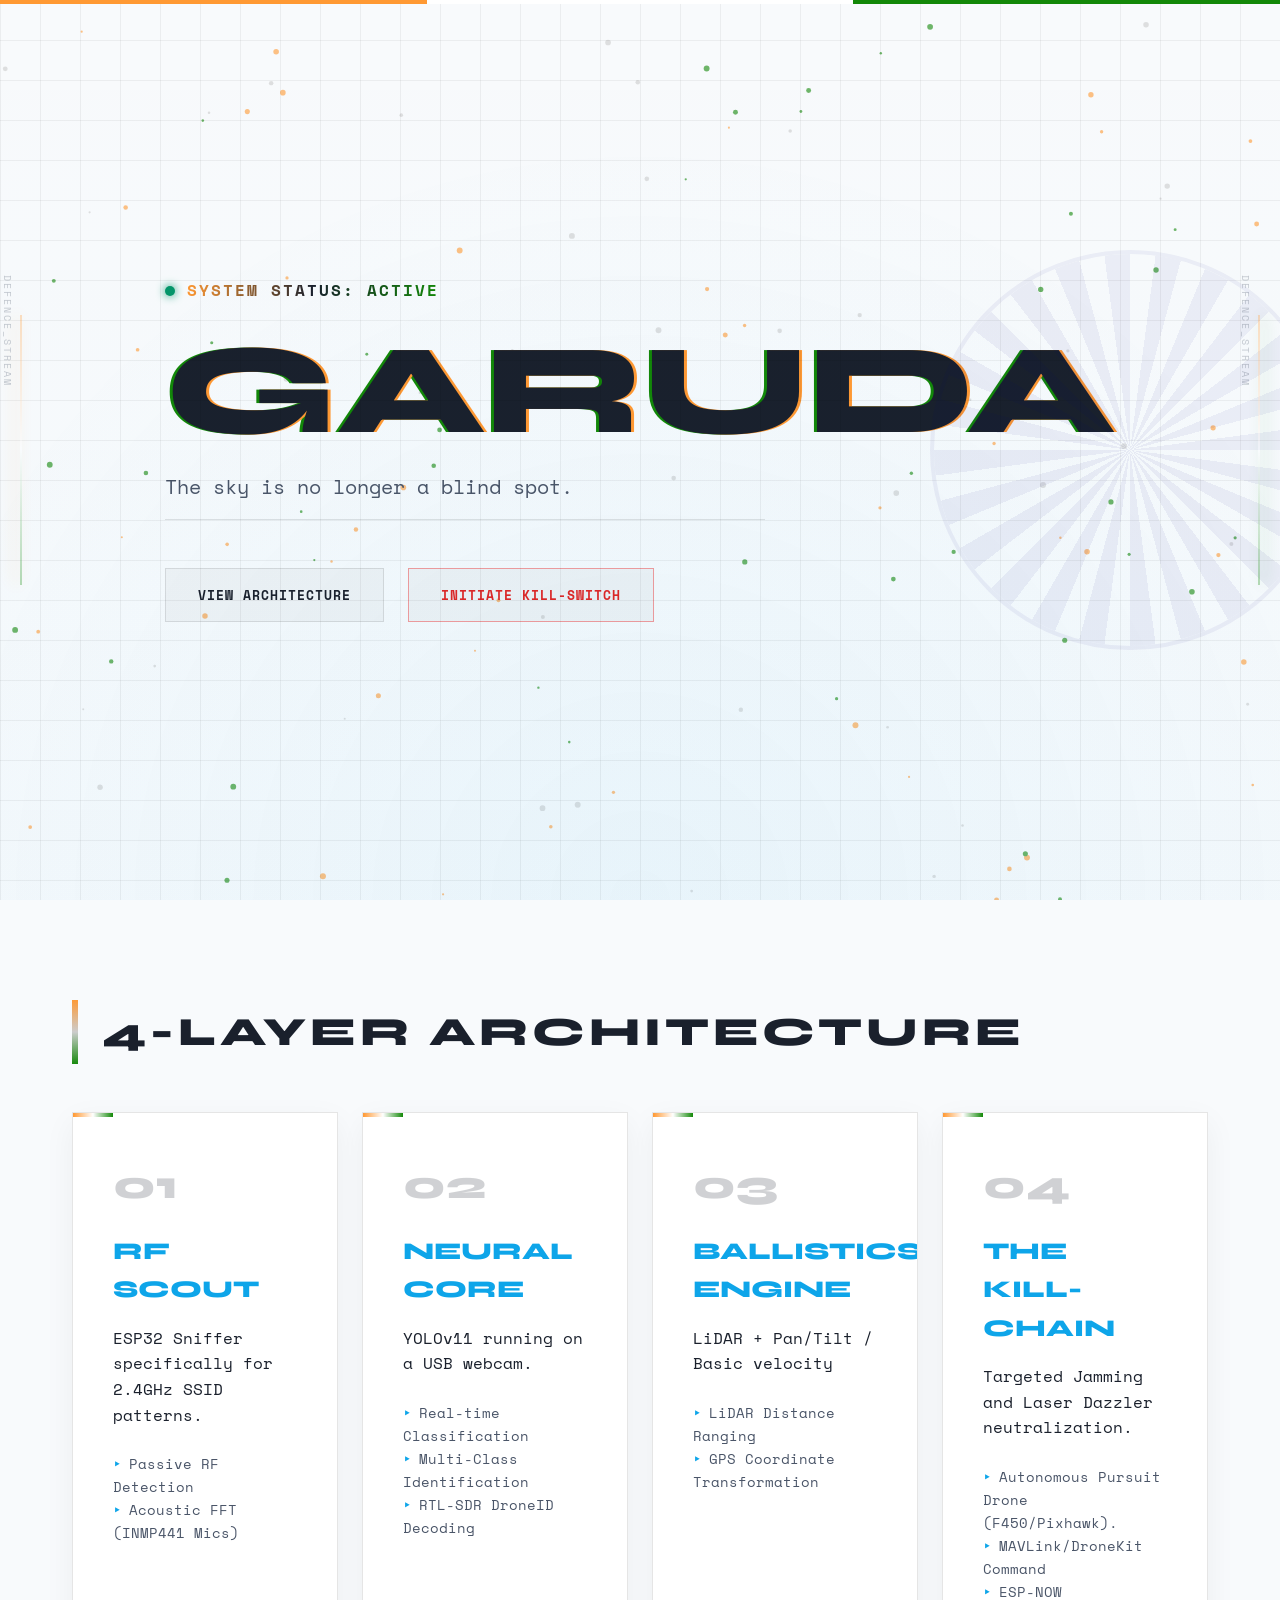
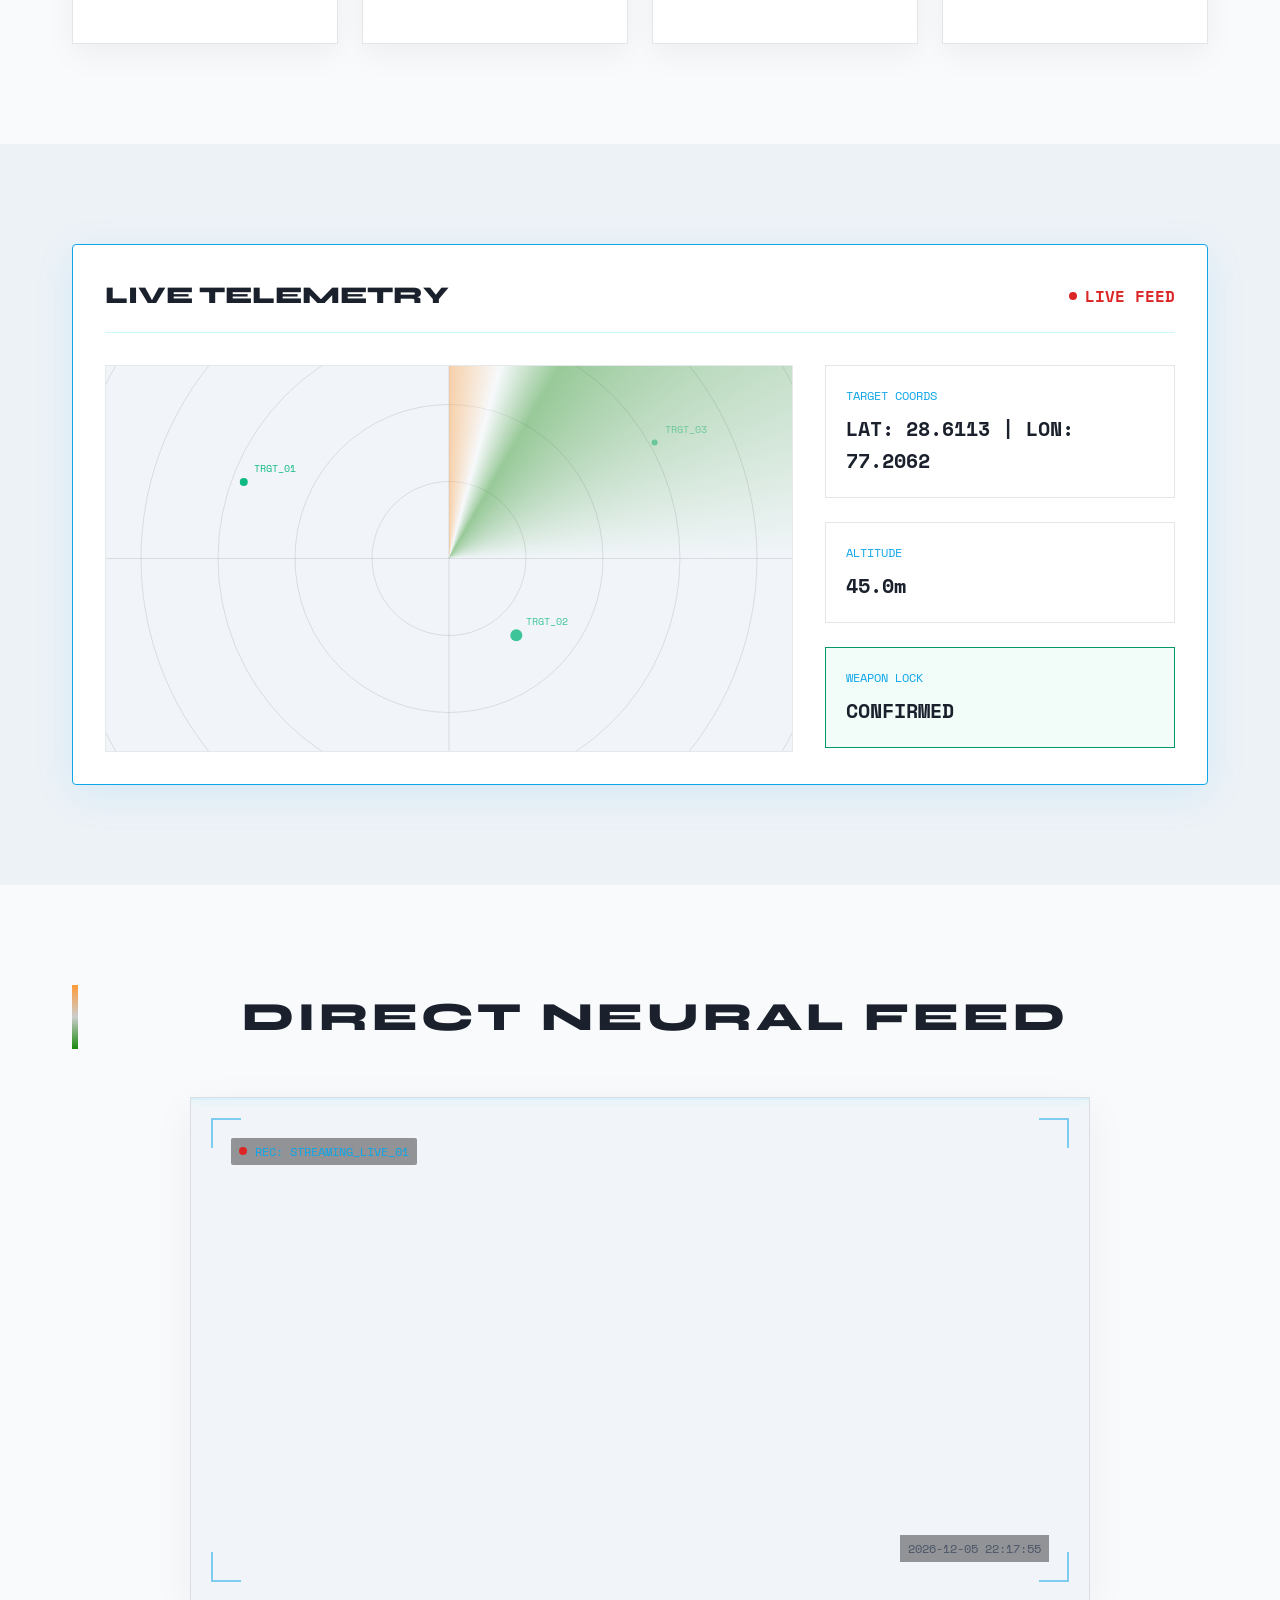
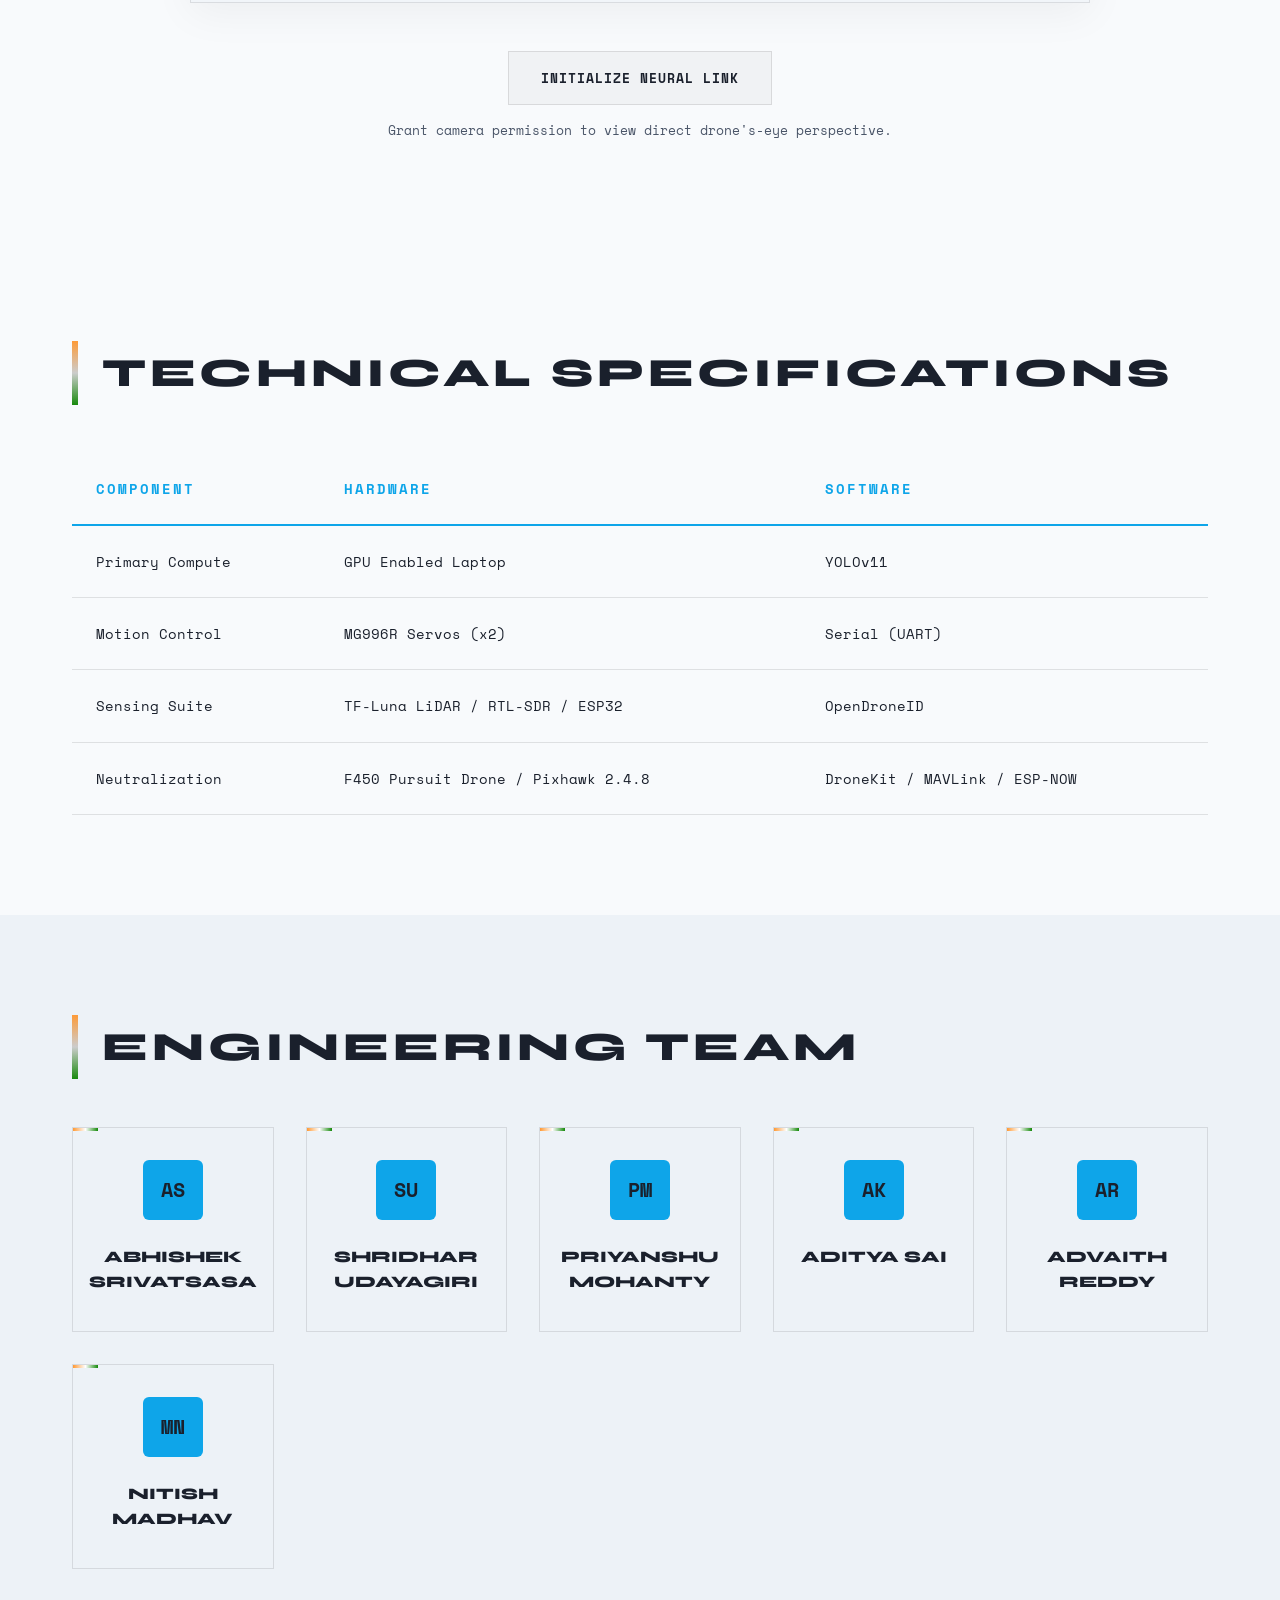
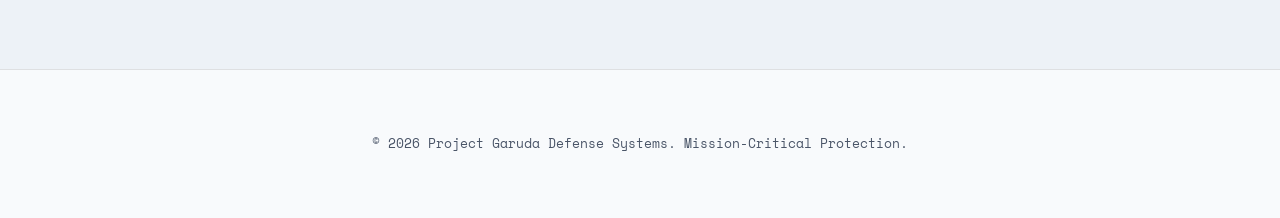
==== commit d27c580b: "Update index.html" ====
--- a/index.html
+++ b/index.html
@@ -33,7 +33,7 @@
                 <span class="status-text">SYSTEM STATUS: ACTIVE</span>
             </div>
             <h1 class="glitch" data-text="GARUDA">GARUDA</h1>
-            <p class="subtitle">Precision is the only permission we need.</p>
+            <p class="subtitle">The sky is no longer a blind spot.</p>
             <div class="hero-actions">
                 <button class="btn btn-primary" onclick="scrollToSection('architecture')">VIEW ARCHITECTURE</button>
                 <button class="btn btn-danger kill-switch" id="killSwitch">INITIATE KILL-SWITCH</button>
